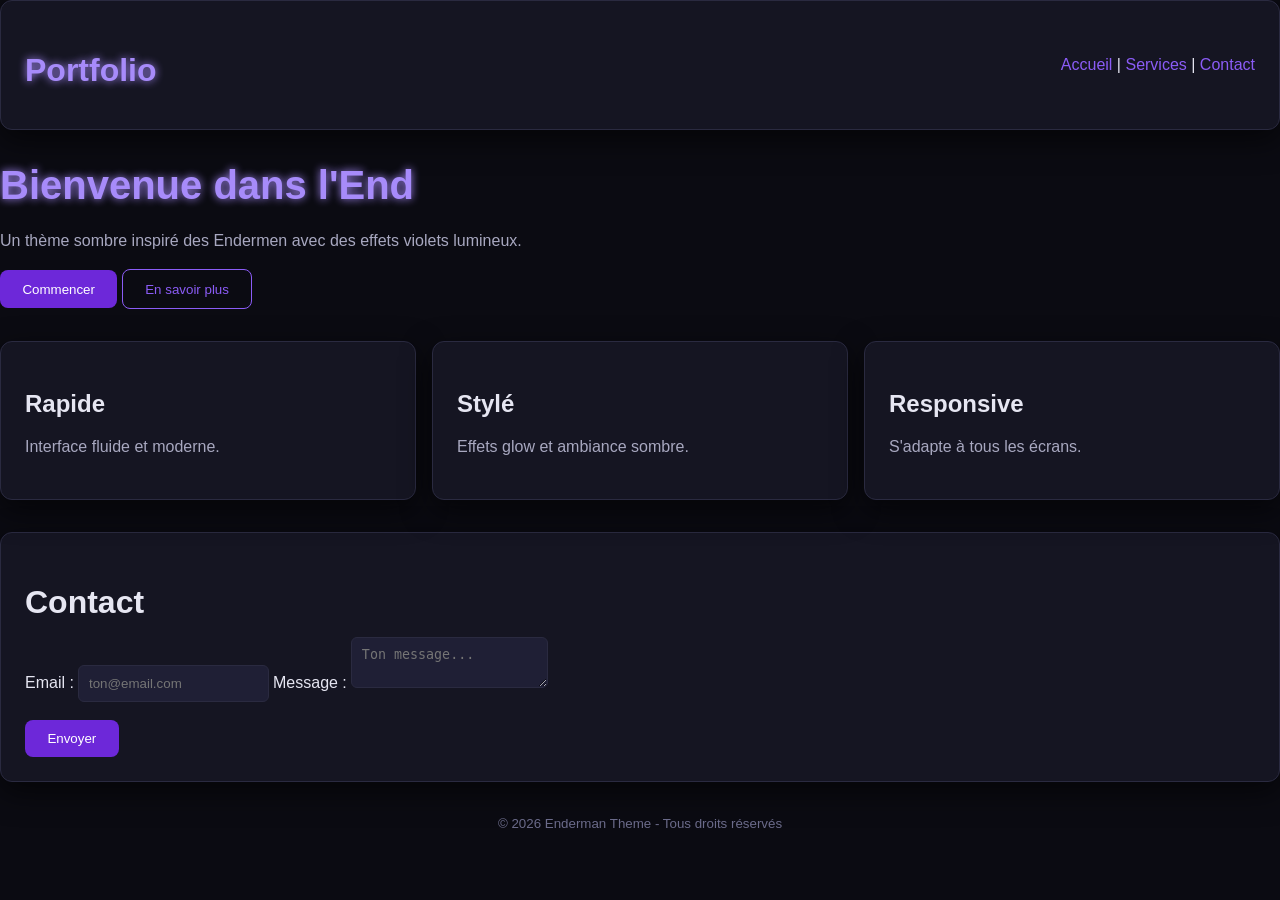
==== index.html @ 855cca07 "Add files via upload" ====
<!DOCTYPE html>
<html lang="fr">
<head>
  <meta charset="UTF-8">
  <meta name="viewport" content="width=device-width, initial-scale=1.0">
  <title>Portfolio</title>
  <link rel="stylesheet" href="css/style.css">
</head>

<body>

  <!-- NAVBAR -->
  <header class="card" style="display:flex; justify-content:space-between; align-items:center;">
    <h2 class="glow">Portfolio</h2>
    <nav>
      <a href="#">Accueil</a> |
      <a href="#">Services</a> |
      <a href="#">Contact</a>
    </nav>
  </header>

  <!-- HERO -->
  <section style="margin: 2rem 0;">
    <h1 class="glow">Bienvenue dans l'End</h1>
    <p>Un thème sombre inspiré des Endermen avec des effets violets lumineux.</p>
    <button>Commencer</button>
    <button class="button-secondary">En savoir plus</button>
  </section>

  <!-- CARDS -->
  <section style="display:grid; grid-template-columns: repeat(auto-fit, minmax(250px, 1fr)); gap:1rem;">
    <div class="card">
      <h3>Rapide</h3>
      <p>Interface fluide et moderne.</p>
    </div>

    <div class="card">
      <h3>Stylé</h3>
      <p>Effets glow et ambiance sombre.</p>
    </div>

    <div class="card">
      <h3>Responsive</h3>
      <p>S'adapte à tous les écrans.</p>
    </div>
  </section>

  <!-- FORM -->
  <section style="margin-top:2rem;" class="card">
    <h2>Contact</h2>
    <label>Email :</label>
    <input type="email" placeholder="ton@email.com">

    <label>Message :</label>
    <textarea placeholder="Ton message..."></textarea>

    <br><br>
    <button>Envoyer</button>
  </section>

  <!-- FOOTER -->
  <footer style="margin-top:2rem; text-align:center;">
    <small>© 2026 Enderman Theme - Tous droits réservés</small>
  </footer>

</body>
</html>
---- css/style.css ----
:root {
  /* Backgrounds */
  --bg-main: #0b0b12;
  --bg-surface: #151522;
  --bg-elevated: #1f1f35;

  /* Text */
  --text-primary: #e6e6f2;
  --text-secondary: #a8a8c0;
  --text-muted: #6b6b8a;

  /* Accent (purple vibes) */
  --accent-primary: #6d28d9;
  --accent-secondary: #8b5cf6;
  --accent-glow: #a78bfa;

  /* Borders & UI */
  --border: #2a2a40;
  --shadow: rgba(0, 0, 0, 0.6);
}

/* === GLOBAL === */
body {
  background-color: var(--bg-main);
  color: var(--text-primary);
  font-family: 'Segoe UI', sans-serif;
  margin: 0;
  padding: 0;
}

/* === TITLES === */
h1, h2, h3, h4 {
  color: var(--text-primary);
  margin-bottom: 0.5em;
}

h1 {
  font-size: 2.5rem;
  color: var(--accent-glow);
}

h2 {
  font-size: 2rem;
}

h3 {
  font-size: 1.5rem;
}

/* === TEXT === */
p {
  color: var(--text-secondary);
  line-height: 1.6;
}

small {
  color: var(--text-muted);
}

/* === CONTAINERS === */
.card {
  background: var(--bg-surface);
  padding: 1.5rem;
  border-radius: 12px;
  border: 1px solid var(--border);
  box-shadow: 0 10px 30px var(--shadow);
}

/* === BUTTONS === */
button {
  background: var(--accent-primary);
  color: white;
  border: none;
  padding: 0.7rem 1.4rem;
  border-radius: 8px;
  cursor: pointer;
  font-weight: 500;
  transition: all 0.2s ease;
}

button:hover {
  background: var(--accent-secondary);
  box-shadow: 0 0 10px var(--accent-glow);
  transform: translateY(-1px);
}

button:active {
  transform: scale(0.98);
}

/* Secondary button */
.button-secondary {
  background: transparent;
  border: 1px solid var(--accent-secondary);
  color: var(--accent-secondary);
}

.button-secondary:hover {
  background: var(--accent-secondary);
  color: white;
}

/* === LINKS === */
a {
  color: var(--accent-secondary);
  text-decoration: none;
}

a:hover {
  color: var(--accent-glow);
  text-shadow: 0 0 5px var(--accent-glow);
}

/* === INPUTS === */
input, textarea {
  background: var(--bg-elevated);
  border: 1px solid var(--border);
  color: var(--text-primary);
  padding: 0.6rem;
  border-radius: 6px;
  outline: none;
  transition: border 0.2s ease;
}

input:focus, textarea:focus {
  border-color: var(--accent-secondary);
  box-shadow: 0 0 5px var(--accent-secondary);
}

/* === SCROLLBAR (optional cool effect) === */
::-webkit-scrollbar {
  width: 8px;
}

::-webkit-scrollbar-track {
  background: var(--bg-main);
}

::-webkit-scrollbar-thumb {
  background: var(--accent-primary);
  border-radius: 4px;
}

::-webkit-scrollbar-thumb:hover {
  background: var(--accent-secondary);
}

/* === GLOW EFFECT UTILITY === */
.glow {
  color: var(--accent-glow);
  text-shadow: 0 0 8px var(--accent-glow);
}

/* === HOVER CARD EFFECT === */
.card:hover {
  border-color: var(--accent-secondary);
  box-shadow: 0 0 15px var(--accent-secondary);
  transform: translateY(-2px);
  transition: 0.2s ease;
}
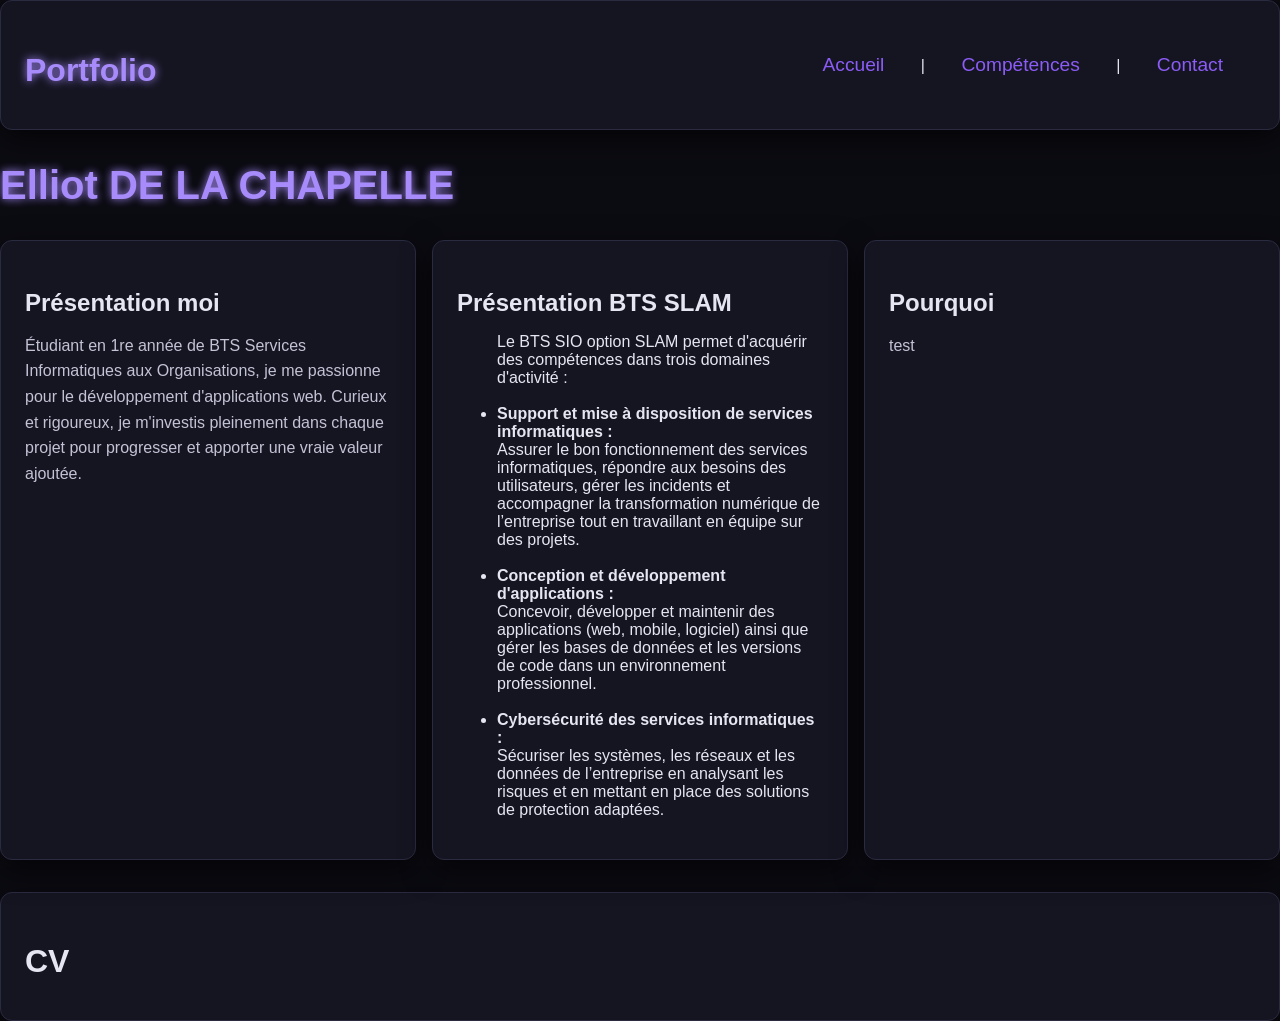
==== commit 0cbc10e7: "Add files via upload" ====
--- a/index.html
+++ b/index.html
@@ -9,59 +9,45 @@
 
 <body>
 
-  <!-- NAVBAR -->
-  <header class="card" style="display:flex; justify-content:space-between; align-items:center;">
-    <h2 class="glow">Portfolio</h2>
-    <nav>
-      <a href="#">Accueil</a> |
-      <a href="#">Services</a> |
-      <a href="#">Contact</a>
-    </nav>
-  </header>
+<header class="card" style="display:flex; justify-content:space-between; align-items:center;">
+  <h2 class="glow">Portfolio</h2>
+  <nav>
+    <a href="index.html">Accueil</a> |
+    <a href="competences.html">Compétences</a> |
+    <a href="#">Contact</a>
+  </nav>
+</header>
 
-  <!-- HERO -->
-  <section style="margin: 2rem 0;">
-    <h1 class="glow">Bienvenue dans l'End</h1>
-    <p>Un thème sombre inspiré des Endermen avec des effets violets lumineux.</p>
-    <button>Commencer</button>
-    <button class="button-secondary">En savoir plus</button>
-  </section>
 
-  <!-- CARDS -->
-  <section style="display:grid; grid-template-columns: repeat(auto-fit, minmax(250px, 1fr)); gap:1rem;">
-    <div class="card">
-      <h3>Rapide</h3>
-      <p>Interface fluide et moderne.</p>
-    </div>
+<section style="margin: 2rem 0;">
+  <h1 class="glow">Elliot DE LA CHAPELLE</h1>
+</section>
 
-    <div class="card">
-      <h3>Stylé</h3>
-      <p>Effets glow et ambiance sombre.</p>
-    </div>
+<section style="display:grid; grid-template-columns: repeat(auto-fit, minmax(250px, 1fr)); gap:1rem;">
+  <div class="card">
+    <h3>Présentation moi</h3>
+    <p>Étudiant en 1re année de BTS Services Informatiques aux Organisations, je me passionne pour le développement d'applications web. Curieux et rigoureux, je m'investis pleinement dans chaque projet pour progresser et apporter une vraie valeur ajoutée.</p>
+  </div>
 
-    <div class="card">
-      <h3>Responsive</h3>
-      <p>S'adapte à tous les écrans.</p>
-    </div>
-  </section>
+  <div class="card">
+    <h3>Présentation BTS SLAM</h3>
+    <p><ul>Le BTS SIO option SLAM permet d'acquérir des compétences dans trois domaines d'activité :<br><br>
+    <li><b>Support et mise à disposition de services informatiques :</b><br>Assurer le bon fonctionnement des services informatiques, répondre aux besoins des utilisateurs, gérer les incidents et accompagner la transformation numérique de l’entreprise tout en travaillant en équipe sur des projets.</li><br>
+    <li><b>Conception et développement d'applications :</b><br>Concevoir, développer et maintenir des applications (web, mobile, logiciel) ainsi que gérer les bases de données et les versions de code dans un environnement professionnel.</li><br>
+    <li><b>Cybersécurité des services informatiques :</b><br>Sécuriser les systèmes, les réseaux et les données de l’entreprise en analysant les risques et en mettant en place des solutions de protection adaptées.</li>
+    </ul></p>
+  </div>
 
-  <!-- FORM -->
-  <section style="margin-top:2rem;" class="card">
-    <h2>Contact</h2>
-    <label>Email :</label>
-    <input type="email" placeholder="ton@email.com">
+  <div class="card">
+    <h3>Pourquoi</h3>
+    <p>test</p>
+  </div>
+</section>
 
-    <label>Message :</label>
-    <textarea placeholder="Ton message..."></textarea>
-
-    <br><br>
-    <button>Envoyer</button>
-  </section>
-
-  <!-- FOOTER -->
-  <footer style="margin-top:2rem; text-align:center;">
-    <small>© 2026 Enderman Theme - Tous droits réservés</small>
-  </footer>
+<section style="margin-top:2rem;" class="card">
+  <h2>CV</h2>
+    
+</section>
 
 </body>
 </html>
--- a/css/style.css
+++ b/css/style.css
@@ -6,8 +6,9 @@
 
   /* Text */
   --text-primary: #e6e6f2;
-  --text-secondary: #a8a8c0;
-  --text-muted: #6b6b8a;
+  --text-secondary: #c3c3d6;
+  --text-muted: #a8a8c0;;
+  /*--text-muted: #6b6b8a;*/
 
   /* Accent (purple vibes) */
   --accent-primary: #6d28d9;
@@ -158,3 +159,14 @@
   transform: translateY(-2px);
   transition: 0.2s ease;
 }
+
+    header nav a {
+      font-size: 1.2rem;
+      margin: 0 1rem;
+      padding: 0.5rem 1rem;
+      display: inline-block;
+    }
+
+    header {
+      justify-content: center;
+    }
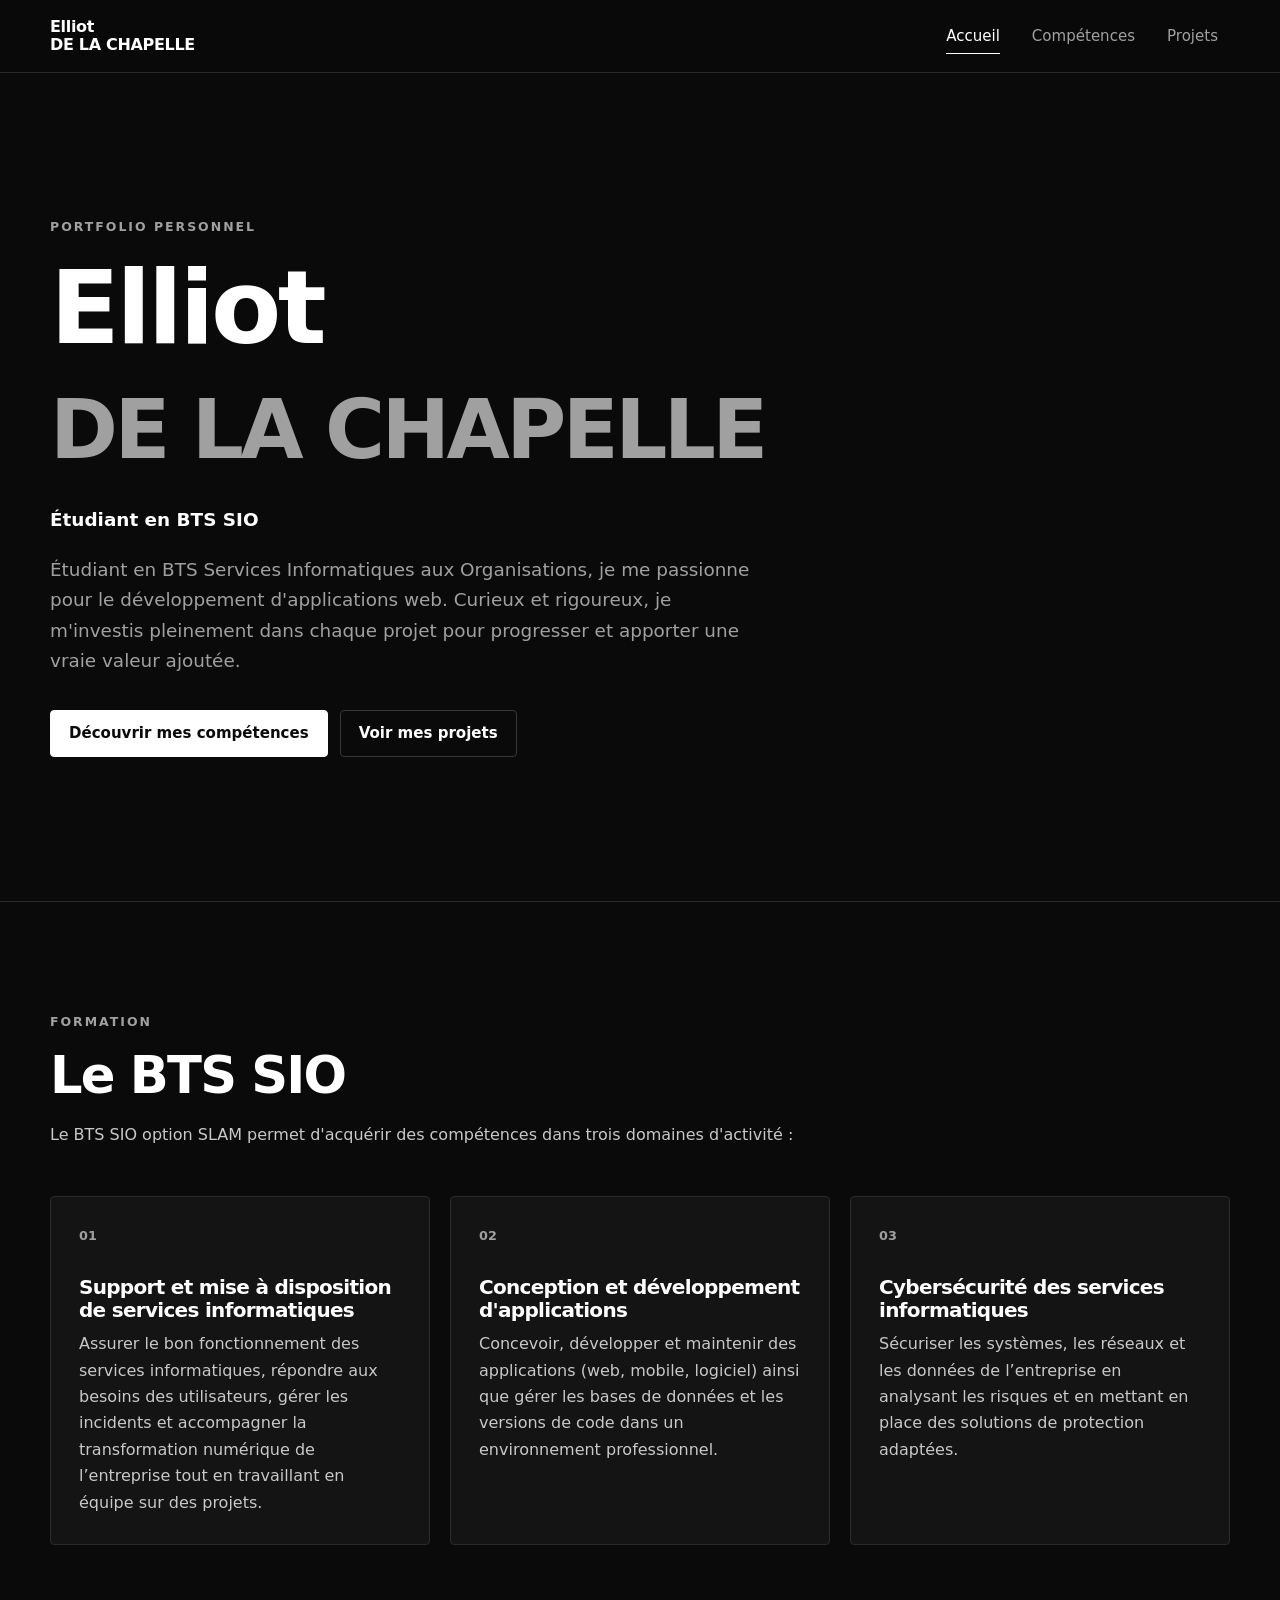
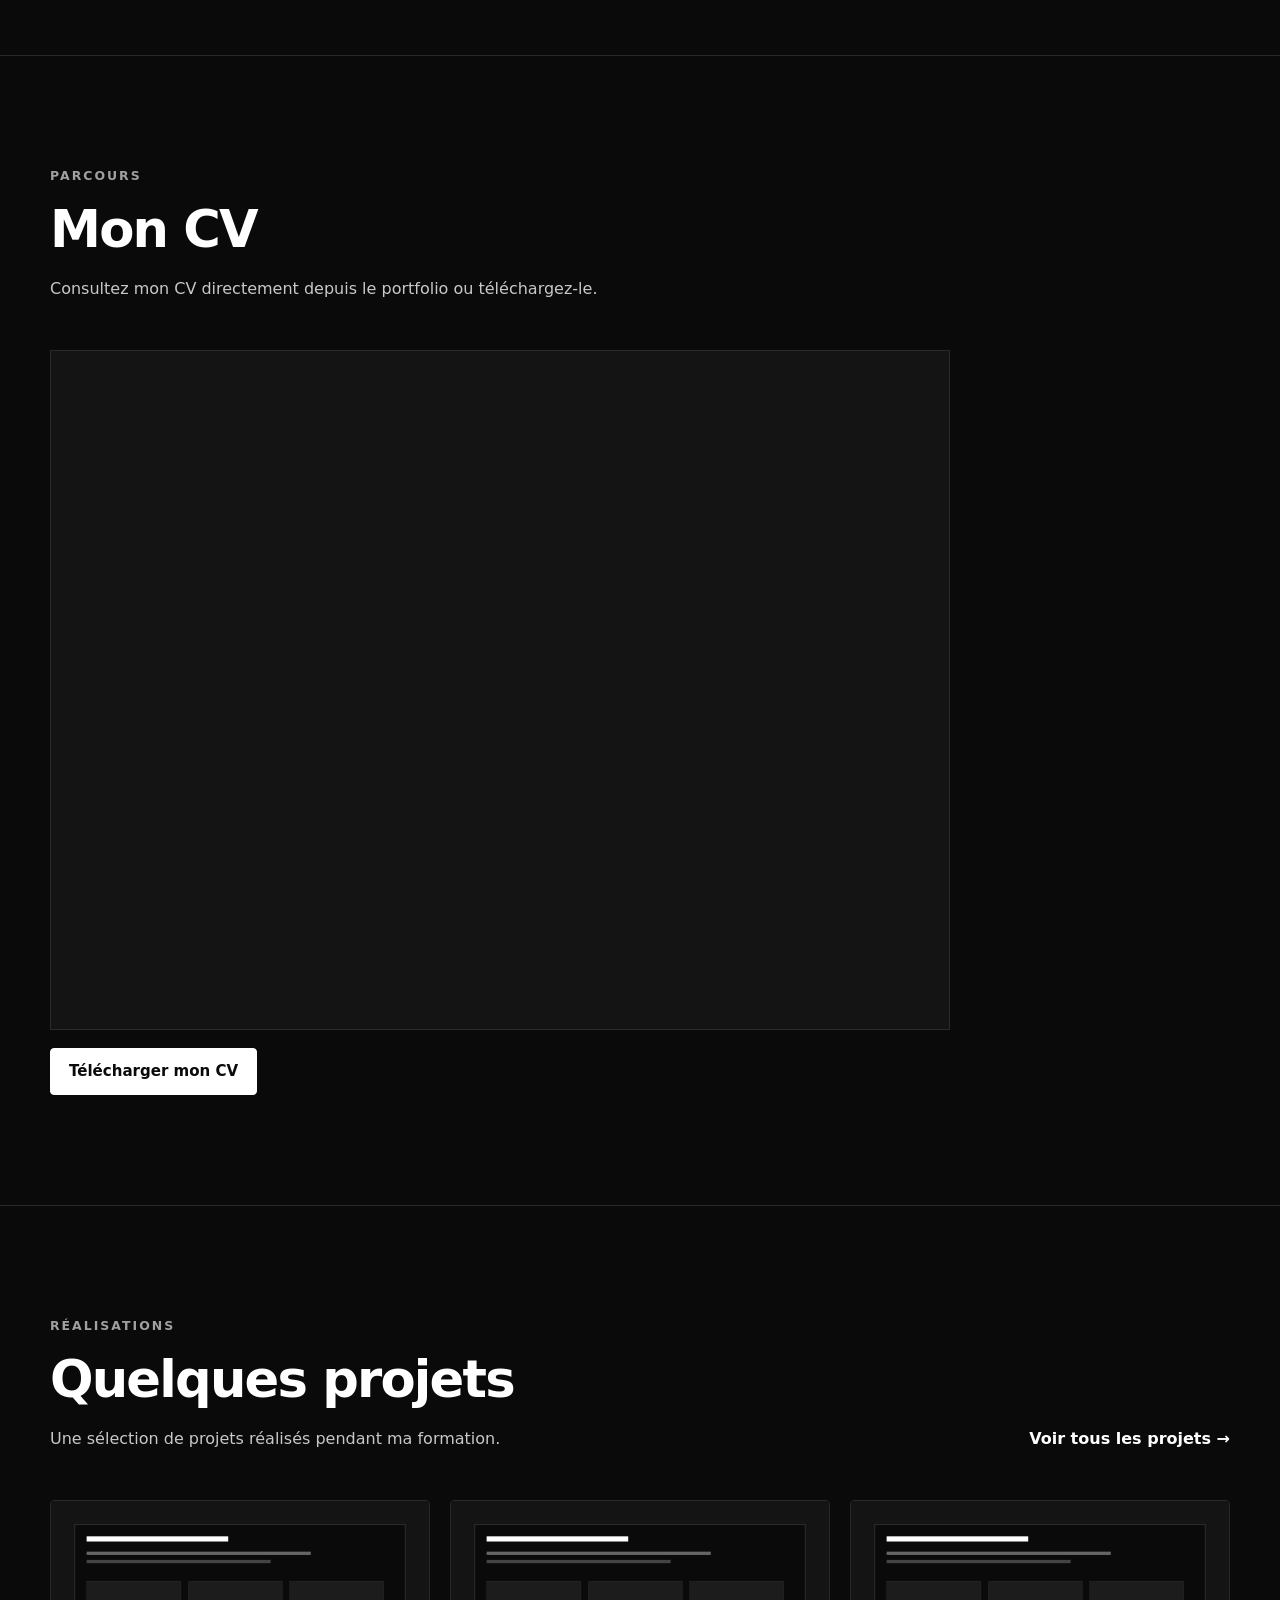
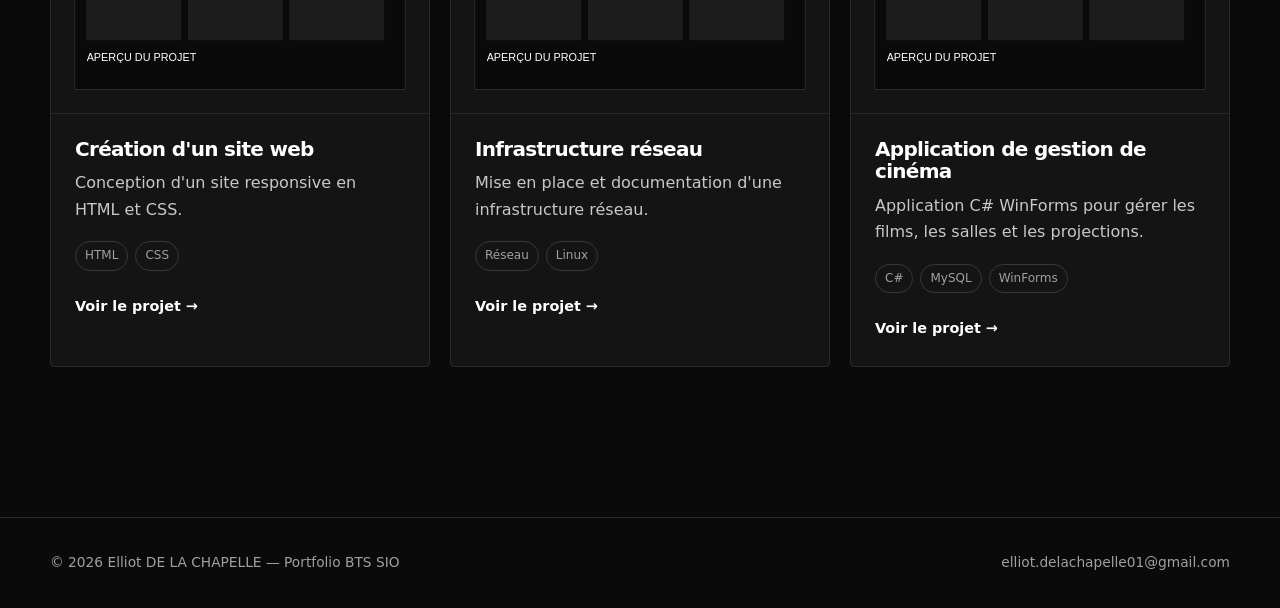
==== commit 959d9a6b: "V1 ajout projets 1(réseau) et 2(cénima c#) + stage 1erannée" ====
--- a/index.html
+++ b/index.html
@@ -1,53 +1,193 @@
-<!DOCTYPE html>
-<html lang="fr">
-<head>
-  <meta charset="UTF-8">
-  <meta name="viewport" content="width=device-width, initial-scale=1.0">
-  <title>Portfolio</title>
-  <link rel="stylesheet" href="css/style.css">
-</head>
-
-<body>
-
-<header class="card" style="display:flex; justify-content:space-between; align-items:center;">
-  <h2 class="glow">Portfolio</h2>
-  <nav>
-    <a href="index.html">Accueil</a> |
-    <a href="competences.html">Compétences</a> |
-    <a href="#">Contact</a>
-  </nav>
-</header>
-
-
-<section style="margin: 2rem 0;">
-  <h1 class="glow">Elliot DE LA CHAPELLE</h1>
-</section>
-
-<section style="display:grid; grid-template-columns: repeat(auto-fit, minmax(250px, 1fr)); gap:1rem;">
-  <div class="card">
-    <h3>Présentation moi</h3>
-    <p>Étudiant en 1re année de BTS Services Informatiques aux Organisations, je me passionne pour le développement d'applications web. Curieux et rigoureux, je m'investis pleinement dans chaque projet pour progresser et apporter une vraie valeur ajoutée.</p>
-  </div>
-
-  <div class="card">
-    <h3>Présentation BTS SLAM</h3>
-    <p><ul>Le BTS SIO option SLAM permet d'acquérir des compétences dans trois domaines d'activité :<br><br>
-    <li><b>Support et mise à disposition de services informatiques :</b><br>Assurer le bon fonctionnement des services informatiques, répondre aux besoins des utilisateurs, gérer les incidents et accompagner la transformation numérique de l’entreprise tout en travaillant en équipe sur des projets.</li><br>
-    <li><b>Conception et développement d'applications :</b><br>Concevoir, développer et maintenir des applications (web, mobile, logiciel) ainsi que gérer les bases de données et les versions de code dans un environnement professionnel.</li><br>
-    <li><b>Cybersécurité des services informatiques :</b><br>Sécuriser les systèmes, les réseaux et les données de l’entreprise en analysant les risques et en mettant en place des solutions de protection adaptées.</li>
-    </ul></p>
-  </div>
-
-  <div class="card">
-    <h3>Pourquoi</h3>
-    <p>test</p>
-  </div>
-</section>
-
-<section style="margin-top:2rem;" class="card">
-  <h2>CV</h2>
-    
-</section>
-
-</body>
-</html>+<!DOCTYPE html>
+<html lang="fr">
+<head>
+    <meta charset="UTF-8">
+    <meta name="viewport" content="width=device-width, initial-scale=1.0">
+    <meta name="description" content="Portfolio de Elliot DE LA CHAPELLE, étudiant en BTS SIO. Présentation, compétences, CV et projets informatiques.">
+    <title>Accueil — Portfolio Elliot DE LA CHAPELLE</title>
+    <link rel="stylesheet" href="css/style.css">
+</head>
+<body>
+    <header class="site-header">
+        <nav class="navbar container" aria-label="Navigation principale">
+            <a class="brand" href="index.html"><span>Elliot</span><span>DE LA CHAPELLE</span></a>
+            <div class="nav-links">
+                <a class="nav-link active" href="index.html" aria-current="page">Accueil</a>
+                <a class="nav-link" href="competences.html">Compétences</a>
+                <a class="nav-link" href="projets.html">Projets</a>
+            </div>
+        </nav>
+    </header>
+
+    <main>
+        <!-- ========================================
+             SECTION 1 — PRÉSENTATION
+             Modifie librement les textes ci-dessous.
+             ======================================== -->
+        <section class="hero section">
+            <div class="container hero-grid">
+                <div class="hero-content">
+                    <p class="eyebrow">Portfolio personnel</p>
+                    <h1>Elliot<br><span>DE LA CHAPELLE</span></h1>
+                    <p class="hero-role">Étudiant en BTS SIO</p>
+                    <p class="lead">
+                        Étudiant en BTS Services Informatiques aux Organisations, je me passionne pour le développement d'applications web. Curieux et rigoureux, je m'investis pleinement dans chaque projet pour progresser et apporter une vraie valeur ajoutée.
+                    </p>
+                    <div class="button-group">
+                        <a class="button button-primary" href="competences.html">Découvrir mes compétences</a>
+                        <a class="button button-secondary" href="projets.html">Voir mes projets</a>
+                    </div>
+                </div>
+
+            </div>
+        </section>
+
+        <!-- ========================================
+             SECTION 2 — BTS SIO
+             ======================================== -->
+        <section class="section section-border">
+            <div class="container">
+                <div class="section-heading">
+                    <p class="eyebrow">Formation</p>
+                    <h2>Le BTS SIO</h2>
+                    <p>
+                        Le BTS SIO option SLAM permet d'acquérir des compétences dans trois domaines d'activité :
+                    </p>
+                </div>
+
+                <div class="grid grid-3">
+                    <article class="card">
+                        <p class="card-number">01</p>
+                        <h3>Support et mise à disposition de services informatiques</h3>
+                        <p>
+                            Assurer le bon fonctionnement des services informatiques, répondre aux besoins des utilisateurs, gérer les incidents et accompagner la transformation numérique de l’entreprise tout en travaillant en équipe sur des projets.
+                        </p>
+                    </article>
+
+                    <article class="card">
+                        <p class="card-number">02</p>
+                        <h3>Conception et développement d'applications</h3>
+                        <p>
+                            Concevoir, développer et maintenir des applications (web, mobile, logiciel) ainsi que gérer les bases de données et les versions de code dans un environnement professionnel.
+                        </p>
+                    </article>
+
+                    <article class="card">
+                        <p class="card-number">03</p>
+                        <h3>Cybersécurité des services informatiques</h3>
+                        <p>
+                            Sécuriser les systèmes, les réseaux et les données de l’entreprise en analysant les risques et en mettant en place des solutions de protection adaptées.
+                        </p>
+                    </article>
+                </div>
+            </div>
+        </section>
+
+        <!-- ========================================
+             SECTION 3 — CV
+             Remplace assets/cv/cv.pdf par ton propre PDF.
+             ======================================== -->
+        <section class="section section-border" id="cv">
+            <div class="container">
+                <div class="section-heading">
+                    <p class="eyebrow">Parcours</p>
+                    <h2>Mon CV</h2>
+                    <p>Consultez mon CV directement depuis le portfolio ou téléchargez-le.</p>
+                </div>
+
+                <div class="cv-wrapper">
+                    <div class="cv-preview">
+                        <iframe src="assets/cv/cv.pdf"
+                                title="Prévisualisation du CV de Elliot DE LA CHAPELLE">
+                            Votre navigateur ne permet pas d'afficher le PDF.
+                            <a href="assets/cv/cv.pdf">Ouvrir le CV</a>
+                        </iframe>
+                    </div>
+                    <div class="cv-actions">
+                        <a class="button button-primary" href="assets/cv/cv.pdf" download>
+                            Télécharger mon CV
+                        </a>
+                    </div>
+                </div>
+            </div>
+        </section>
+
+        <!-- ========================================
+             SECTION 4 — APERÇU DES PROJETS
+             Pour ajouter un projet ici, copie une carte
+             et modifie son contenu + son href.
+             ======================================== -->
+        <section class="section section-border">
+            <div class="container">
+                <div class="section-heading section-heading-row">
+                    <div>
+                        <p class="eyebrow">Réalisations</p>
+                        <h2>Quelques projets</h2>
+                        <p>Une sélection de projets réalisés pendant ma formation.</p>
+                    </div>
+                    <a class="text-link" href="projets.html">Voir tous les projets →</a>
+                </div>
+
+                <div class="grid grid-3">
+                    <!-- CARTE PROJET À COPIER POUR AJOUTER UN APERÇU -->
+                    <a class="project-card" href="projets/site-web.html">
+                        <div class="project-image">
+                            <img src="assets/images/projets/site-web/cover.svg"
+                                 alt="Aperçu du projet Création d'un site web">
+                        </div>
+                        <div class="project-card-content">
+                            <h3>Création d'un site web</h3>
+                            <p>Conception d'un site responsive en HTML et CSS.</p>
+                            <div class="tag-list">
+                                <span class="tag">HTML</span>
+                                <span class="tag">CSS</span>
+                            </div>
+                            <span class="project-arrow">Voir le projet →</span>
+                        </div>
+                    </a>
+
+                    <a class="project-card" href="projets/infrastructure-reseau.html">
+                        <div class="project-image">
+                            <img src="assets/images/projets/infrastructure-reseau/cover.svg"
+                                 alt="Aperçu du projet Infrastructure réseau">
+                        </div>
+                        <div class="project-card-content">
+                            <h3>Infrastructure réseau</h3>
+                            <p>Mise en place et documentation d'une infrastructure réseau.</p>
+                            <div class="tag-list">
+                                <span class="tag">Réseau</span>
+                                <span class="tag">Linux</span>
+                            </div>
+                            <span class="project-arrow">Voir le projet →</span>
+                        </div>
+                    </a>
+
+                    <a class="project-card" href="projets/application.html">
+                        <div class="project-image">
+                            <img src="assets/images/projets/application/cover.svg"
+                                 alt="Aperçu du projet Application C# de gestion de cinéma">
+                        </div>
+                        <div class="project-card-content">
+                            <h3>Application de gestion de cinéma</h3>
+                            <p>Application C# WinForms pour gérer les films, les salles et les projections.</p>
+                            <div class="tag-list">
+                                <span class="tag">C#</span>
+                                <span class="tag">MySQL</span>
+                                <span class="tag">WinForms</span>
+                            </div>
+                            <span class="project-arrow">Voir le projet →</span>
+                        </div>
+                    </a>
+                </div>
+            </div>
+        </section>
+    </main>
+
+    <footer class="site-footer">
+        <div class="container footer-inner">
+            <p>© 2026 Elliot DE LA CHAPELLE — Portfolio BTS SIO</p>
+            <a href="mailto:elliot.delachapelle01@gmail.com">elliot.delachapelle01@gmail.com</a>
+        </div>
+    </footer>
+</body>
+</html>
--- a/css/style.css
+++ b/css/style.css
@@ -1,172 +1,793 @@
-:root {
-  /* Backgrounds */
-  --bg-main: #0b0b12;
-  --bg-surface: #151522;
-  --bg-elevated: #1f1f35;
-
-  /* Text */
-  --text-primary: #e6e6f2;
-  --text-secondary: #c3c3d6;
-  --text-muted: #a8a8c0;;
-  /*--text-muted: #6b6b8a;*/
-
-  /* Accent (purple vibes) */
-  --accent-primary: #6d28d9;
-  --accent-secondary: #8b5cf6;
-  --accent-glow: #a78bfa;
-
-  /* Borders & UI */
-  --border: #2a2a40;
-  --shadow: rgba(0, 0, 0, 0.6);
-}
-
-/* === GLOBAL === */
-body {
-  background-color: var(--bg-main);
-  color: var(--text-primary);
-  font-family: 'Segoe UI', sans-serif;
-  margin: 0;
-  padding: 0;
-}
-
-/* === TITLES === */
-h1, h2, h3, h4 {
-  color: var(--text-primary);
-  margin-bottom: 0.5em;
-}
-
-h1 {
-  font-size: 2.5rem;
-  color: var(--accent-glow);
-}
-
-h2 {
-  font-size: 2rem;
-}
-
-h3 {
-  font-size: 1.5rem;
-}
-
-/* === TEXT === */
-p {
-  color: var(--text-secondary);
-  line-height: 1.6;
-}
-
-small {
-  color: var(--text-muted);
-}
-
-/* === CONTAINERS === */
-.card {
-  background: var(--bg-surface);
-  padding: 1.5rem;
-  border-radius: 12px;
-  border: 1px solid var(--border);
-  box-shadow: 0 10px 30px var(--shadow);
-}
-
-/* === BUTTONS === */
-button {
-  background: var(--accent-primary);
-  color: white;
-  border: none;
-  padding: 0.7rem 1.4rem;
-  border-radius: 8px;
-  cursor: pointer;
-  font-weight: 500;
-  transition: all 0.2s ease;
-}
-
-button:hover {
-  background: var(--accent-secondary);
-  box-shadow: 0 0 10px var(--accent-glow);
-  transform: translateY(-1px);
-}
-
-button:active {
-  transform: scale(0.98);
-}
-
-/* Secondary button */
-.button-secondary {
-  background: transparent;
-  border: 1px solid var(--accent-secondary);
-  color: var(--accent-secondary);
-}
-
-.button-secondary:hover {
-  background: var(--accent-secondary);
-  color: white;
-}
-
-/* === LINKS === */
-a {
-  color: var(--accent-secondary);
-  text-decoration: none;
-}
-
-a:hover {
-  color: var(--accent-glow);
-  text-shadow: 0 0 5px var(--accent-glow);
-}
-
-/* === INPUTS === */
-input, textarea {
-  background: var(--bg-elevated);
-  border: 1px solid var(--border);
-  color: var(--text-primary);
-  padding: 0.6rem;
-  border-radius: 6px;
-  outline: none;
-  transition: border 0.2s ease;
-}
-
-input:focus, textarea:focus {
-  border-color: var(--accent-secondary);
-  box-shadow: 0 0 5px var(--accent-secondary);
-}
-
-/* === SCROLLBAR (optional cool effect) === */
-::-webkit-scrollbar {
-  width: 8px;
-}
-
-::-webkit-scrollbar-track {
-  background: var(--bg-main);
-}
-
-::-webkit-scrollbar-thumb {
-  background: var(--accent-primary);
-  border-radius: 4px;
-}
-
-::-webkit-scrollbar-thumb:hover {
-  background: var(--accent-secondary);
-}
-
-/* === GLOW EFFECT UTILITY === */
-.glow {
-  color: var(--accent-glow);
-  text-shadow: 0 0 8px var(--accent-glow);
-}
-
-/* === HOVER CARD EFFECT === */
-.card:hover {
-  border-color: var(--accent-secondary);
-  box-shadow: 0 0 15px var(--accent-secondary);
-  transform: translateY(-2px);
-  transition: 0.2s ease;
-}
-
-    header nav a {
-      font-size: 1.2rem;
-      margin: 0 1rem;
-      padding: 0.5rem 1rem;
-      display: inline-block;
-    }
-
-    header {
-      justify-content: center;
-    }+/* ==========================================================
+   PORTFOLIO BTS SIO — FEUILLE DE STYLE UNIQUE
+   Site 100 % statique : HTML + CSS, sans JavaScript.
+   ========================================================== */
+
+:root {
+    --background: #0a0a0a;
+    --surface: #141414;
+    --surface-light: #1c1c1c;
+    --text: #ffffff;
+    --text-muted: #a0a0a0;
+    --text-soft: #c8c8c8;
+    --border: #2a2a2a;
+    --border-light: #383838;
+    --max-width: 1180px;
+    --radius: 4px;
+    --shadow: 0 10px 30px rgba(0, 0, 0, 0.16);
+    --transition: 180ms ease;
+}
+
+/* ---------- RESET / BASE ---------- */
+
+* {
+    box-sizing: border-box;
+}
+
+html {
+    scroll-behavior: smooth;
+}
+
+body {
+    margin: 0;
+    min-width: 320px;
+    background: var(--background);
+    color: var(--text);
+    font-family: Inter, ui-sans-serif, system-ui, -apple-system, BlinkMacSystemFont, "Segoe UI", sans-serif;
+    font-size: 16px;
+    line-height: 1.65;
+}
+
+img {
+    display: block;
+    max-width: 100%;
+}
+
+a {
+    color: inherit;
+}
+
+button,
+a {
+    -webkit-tap-highlight-color: transparent;
+}
+
+::selection {
+    background: var(--text);
+    color: var(--background);
+}
+
+/* ---------- ACCESSIBILITÉ ---------- */
+
+:focus-visible {
+    outline: 2px solid var(--text);
+    outline-offset: 4px;
+}
+
+/* ---------- LAYOUT ---------- */
+
+.container {
+    width: min(calc(100% - 40px), var(--max-width));
+    margin-inline: auto;
+}
+
+.narrow {
+    max-width: 820px;
+}
+
+.section {
+    padding: 110px 0;
+}
+
+.section-border {
+    border-top: 1px solid var(--border);
+}
+
+.grid {
+    display: grid;
+    gap: 20px;
+}
+
+.grid-3 {
+    grid-template-columns: repeat(3, minmax(0, 1fr));
+}
+
+/* ---------- NAVBAR ---------- */
+
+.site-header {
+    position: sticky;
+    top: 0;
+    z-index: 20;
+    background: rgba(10, 10, 10, 0.96);
+    border-bottom: 1px solid var(--border);
+}
+
+.navbar {
+    min-height: 72px;
+    display: flex;
+    align-items: center;
+    justify-content: space-between;
+    gap: 24px;
+}
+
+.brand {
+    display: flex;
+    flex-direction: column;
+    color: var(--text);
+    text-decoration: none;
+    font-weight: 700;
+    letter-spacing: -0.02em;
+    line-height: 1.1;
+}
+
+.nav-links {
+    display: flex;
+    align-items: center;
+    gap: 8px;
+}
+
+.nav-link {
+    position: relative;
+    padding: 10px 12px;
+    color: var(--text-muted);
+    text-decoration: none;
+    font-size: 0.94rem;
+    transition: color var(--transition);
+}
+
+.nav-link:hover,
+.nav-link.active {
+    color: var(--text);
+}
+
+.nav-link.active::after {
+    content: "";
+    position: absolute;
+    right: 12px;
+    bottom: 4px;
+    left: 12px;
+    height: 1px;
+    background: var(--text);
+}
+
+/* ---------- TYPOGRAPHIE ---------- */
+
+h1,
+h2,
+h3,
+p {
+    margin-top: 0;
+}
+
+h1,
+h2,
+h3 {
+    line-height: 1.12;
+    letter-spacing: -0.035em;
+}
+
+h1 {
+    margin-bottom: 24px;
+    font-size: clamp(3rem, 8vw, 6.8rem);
+    font-weight: 750;
+}
+
+h1 span {
+    color: var(--text-muted);
+    font-size: 0.8em;
+}
+
+h2 {
+    margin-bottom: 18px;
+    font-size: clamp(2rem, 4vw, 3.4rem);
+}
+
+h3 {
+    margin-bottom: 10px;
+    font-size: 1.25rem;
+}
+
+p {
+    color: var(--text-soft);
+}
+
+.lead {
+    max-width: 700px;
+    color: var(--text-muted);
+    font-size: 1.15rem;
+}
+
+.eyebrow {
+    margin-bottom: 14px;
+    color: var(--text-muted);
+    font-size: 0.78rem;
+    font-weight: 700;
+    letter-spacing: 0.16em;
+    text-transform: uppercase;
+}
+
+.section-heading {
+    max-width: 760px;
+    margin-bottom: 48px;
+}
+
+.section-heading p:last-child {
+    margin-bottom: 0;
+}
+
+.section-heading-row {
+    max-width: none;
+    display: flex;
+    align-items: end;
+    justify-content: space-between;
+    gap: 30px;
+}
+
+/* ---------- HERO ---------- */
+
+.hero {
+    min-height: calc(100vh - 72px);
+    display: flex;
+    align-items: center;
+}
+
+.hero-grid {
+    display: grid;
+    grid-template-columns: minmax(0, 1.5fr) minmax(260px, 0.7fr);
+    gap: 80px;
+    align-items: center;
+}
+
+.hero-role {
+    margin-bottom: 20px;
+    color: var(--text);
+    font-size: 1.15rem;
+    font-weight: 600;
+}
+
+.button-group {
+    display: flex;
+    flex-wrap: wrap;
+    gap: 12px;
+    margin-top: 34px;
+}
+
+.profile-frame {
+    position: relative;
+    aspect-ratio: 4 / 5;
+    overflow: hidden;
+    background: var(--surface);
+    border: 1px solid var(--border);
+}
+
+.profile-frame img {
+    width: 100%;
+    height: 100%;
+    object-fit: cover;
+}
+
+.profile-placeholder {
+    position: absolute;
+    inset: 0;
+    display: grid;
+    place-items: center;
+    align-content: center;
+    gap: 8px;
+    padding: 30px;
+    text-align: center;
+    color: var(--text-muted);
+}
+
+.profile-placeholder span {
+    font-size: 2rem;
+    font-weight: 700;
+    letter-spacing: 0.1em;
+}
+
+.profile-placeholder small {
+    max-width: 230px;
+}
+
+/* ---------- BUTTONS / LINKS ---------- */
+
+.button {
+    display: inline-flex;
+    align-items: center;
+    justify-content: center;
+    min-height: 46px;
+    padding: 10px 18px;
+    border: 1px solid var(--border-light);
+    border-radius: var(--radius);
+    text-decoration: none;
+    font-size: 0.94rem;
+    font-weight: 650;
+    transition:
+        background var(--transition),
+        border-color var(--transition),
+        color var(--transition),
+        transform var(--transition);
+}
+
+.button:hover {
+    transform: translateY(-1px);
+}
+
+.button-primary {
+    background: var(--text);
+    border-color: var(--text);
+    color: var(--background);
+}
+
+.button-primary:hover {
+    background: var(--text-soft);
+    border-color: var(--text-soft);
+}
+
+.button-secondary {
+    background: transparent;
+    color: var(--text);
+}
+
+.button-secondary:hover {
+    background: var(--surface);
+    border-color: var(--border-light);
+}
+
+.text-link {
+    color: var(--text);
+    text-decoration: none;
+    white-space: nowrap;
+    font-weight: 650;
+}
+
+.text-link:hover,
+.project-arrow:hover {
+    text-decoration: underline;
+}
+
+/* ---------- CARDS ---------- */
+
+.card {
+    min-height: 100%;
+    padding: 28px;
+    background: var(--surface);
+    border: 1px solid var(--border);
+    border-radius: var(--radius);
+}
+
+.card-number {
+    margin-bottom: 30px;
+    color: var(--text-muted);
+    font-size: 0.8rem;
+    font-weight: 700;
+}
+
+.card p:last-child {
+    margin-bottom: 0;
+}
+
+.card-kicker {
+    margin-bottom: 12px;
+    color: var(--text-muted);
+    font-size: 0.75rem;
+    font-weight: 700;
+    letter-spacing: 0.12em;
+    text-transform: uppercase;
+}
+
+/* ---------- PROJECT CARDS ---------- */
+
+.project-card {
+    display: block;
+    overflow: hidden;
+    background: var(--surface);
+    border: 1px solid var(--border);
+    border-radius: var(--radius);
+    color: inherit;
+    text-decoration: none;
+    transition:
+        border-color var(--transition),
+        background var(--transition),
+        transform var(--transition);
+}
+
+.project-card:hover {
+    border-color: var(--border-light);
+    background: var(--surface-light);
+    transform: translateY(-2px);
+}
+
+.project-image {
+    aspect-ratio: 16 / 9;
+    overflow: hidden;
+    background: #101010;
+    border-bottom: 1px solid var(--border);
+}
+
+.project-image img {
+    width: 100%;
+    height: 100%;
+    object-fit: cover;
+}
+
+.project-card-content {
+    padding: 24px;
+}
+
+.project-card-content h2 {
+    font-size: 1.35rem;
+}
+
+.project-card-content p {
+    margin-bottom: 18px;
+}
+
+.tag-list {
+    display: flex;
+    flex-wrap: wrap;
+    gap: 7px;
+    margin: 16px 0 22px;
+}
+
+.tag {
+    display: inline-flex;
+    padding: 4px 9px;
+    border: 1px solid var(--border-light);
+    border-radius: 999px;
+    color: var(--text-muted);
+    font-size: 0.75rem;
+}
+
+.project-skills {
+    padding-top: 14px;
+    border-top: 1px solid var(--border);
+    font-size: 0.86rem;
+}
+
+.project-arrow {
+    display: inline-block;
+    color: var(--text);
+    font-size: 0.9rem;
+    font-weight: 650;
+}
+
+.project-grid {
+    display: grid;
+    grid-template-columns: repeat(2, minmax(0, 1fr));
+    gap: 18px;
+}
+
+.project-card.compact .project-card-content {
+    padding: 24px;
+}
+
+/* ---------- COMPÉTENCES ---------- */
+
+.competence-list {
+    display: grid;
+    gap: 80px;
+}
+
+.competence-block {
+    padding-top: 50px;
+    border-top: 1px solid var(--border);
+    scroll-margin-top: 100px;
+}
+
+.competence-header {
+    display: grid;
+    grid-template-columns: 64px minmax(0, 1fr);
+    gap: 24px;
+    margin-bottom: 32px;
+}
+
+.competence-header h2 {
+    max-width: 850px;
+    margin-bottom: 12px;
+    font-size: clamp(1.8rem, 4vw, 3rem);
+}
+
+.competence-header p {
+    max-width: 760px;
+    margin-bottom: 0;
+}
+
+.competence-number {
+    color: var(--text-muted);
+    font-size: 0.9rem;
+    font-weight: 700;
+}
+
+/* ---------- CV ---------- */
+
+.cv-wrapper {
+    max-width: 900px;
+}
+
+.cv-preview {
+    width: 100%;
+    height: 680px;
+    overflow: hidden;
+    background: var(--surface);
+    border: 1px solid var(--border);
+}
+
+.cv-preview iframe {
+    width: 100%;
+    height: 100%;
+    border: 0;
+}
+
+.cv-actions {
+    display: flex;
+    justify-content: flex-start;
+    margin-top: 18px;
+}
+
+/* ---------- PAGE HERO ---------- */
+
+.page-hero {
+    padding-bottom: 70px;
+}
+
+.page-hero h1 {
+    max-width: 950px;
+}
+
+/* ---------- PROJECT DETAIL ---------- */
+
+.project-detail-header {
+    padding-bottom: 70px;
+}
+
+.project-detail-header h1 {
+    max-width: 1000px;
+    font-size: clamp(2.8rem, 7vw, 5.8rem);
+}
+
+.detail-meta {
+    display: flex;
+    flex-wrap: wrap;
+    gap: 8px;
+    margin-top: 28px;
+}
+
+.detail-layout {
+    display: grid;
+    grid-template-columns: minmax(0, 1.5fr) minmax(250px, 0.5fr);
+    gap: 80px;
+    align-items: start;
+}
+
+.detail-content {
+    min-width: 0;
+}
+
+.detail-section {
+    padding: 45px 0;
+    border-top: 1px solid var(--border);
+    scroll-margin-top: 100px;
+}
+
+.detail-section:first-child {
+    padding-top: 0;
+    border-top: 0;
+}
+
+.detail-section h2 {
+    margin-bottom: 22px;
+    font-size: 2rem;
+}
+
+.detail-section ul {
+    padding-left: 22px;
+    color: var(--text-soft);
+}
+
+.detail-section li + li {
+    margin-top: 8px;
+}
+
+.detail-sidebar {
+    position: sticky;
+    top: 110px;
+    padding: 24px;
+    background: var(--surface);
+    border: 1px solid var(--border);
+}
+
+.detail-sidebar h2 {
+    margin-bottom: 18px;
+    font-size: 1.25rem;
+}
+
+.detail-sidebar ul {
+    margin: 0;
+    padding: 0;
+    list-style: none;
+}
+
+.detail-sidebar li + li {
+    margin-top: 10px;
+}
+
+.detail-sidebar a {
+    color: var(--text-soft);
+    text-decoration: none;
+}
+
+.detail-sidebar a:hover {
+    color: var(--text);
+    text-decoration: underline;
+}
+
+.gallery {
+    display: grid;
+    grid-template-columns: repeat(auto-fit, minmax(220px, 1fr));
+    gap: 18px;
+    align-items: start;
+}
+
+.gallery figure {
+    margin: 0;
+    display: flex;
+    flex-direction: column;
+    gap: 8px;
+}
+
+.gallery img {
+    width: 100%;
+    max-width: 320px;
+    margin: 0 auto;
+    border: 1px solid var(--border);
+    display: block;
+    background: #fff;
+}
+
+.gallery figcaption {
+    font-size: 0.82rem;
+    line-height: 1.5;
+    color: var(--text-muted);
+    text-align: center;
+}
+
+.detail-links {
+    display: flex;
+    flex-wrap: wrap;
+    gap: 12px;
+}
+
+/* ---------- FOOTER ---------- */
+
+.site-footer {
+    margin-top: 40px;
+    border-top: 1px solid var(--border);
+}
+
+.footer-inner {
+    min-height: 90px;
+    display: flex;
+    align-items: center;
+    justify-content: space-between;
+    gap: 20px;
+}
+
+.footer-inner p,
+.footer-inner a {
+    margin: 0;
+    color: var(--text-muted);
+    font-size: 0.86rem;
+}
+
+.footer-inner a {
+    text-decoration: none;
+}
+
+.footer-inner a:hover {
+    color: var(--text);
+}
+
+/* ---------- RESPONSIVE ---------- */
+
+@media (max-width: 900px) {
+    .section {
+        padding: 80px 0;
+    }
+
+    .hero-grid,
+    .detail-layout {
+        grid-template-columns: 1fr;
+        gap: 45px;
+    }
+
+    .profile-frame {
+        max-width: 420px;
+    }
+
+    .grid-3 {
+        grid-template-columns: repeat(2, minmax(0, 1fr));
+    }
+
+    .detail-sidebar {
+        position: static;
+    }
+}
+
+@media (max-width: 650px) {
+    .container {
+        width: min(calc(100% - 28px), var(--max-width));
+    }
+
+    .navbar {
+        min-height: auto;
+        padding: 14px 0;
+        align-items: flex-start;
+    }
+
+    .nav-links {
+        gap: 0;
+        flex-wrap: wrap;
+        justify-content: flex-end;
+    }
+
+    .nav-link {
+        padding: 7px 8px;
+        font-size: 0.85rem;
+    }
+
+    .nav-link.active::after {
+        right: 8px;
+        left: 8px;
+        bottom: 1px;
+    }
+
+    .hero {
+        min-height: auto;
+        padding-top: 75px;
+    }
+
+    h1 {
+        font-size: clamp(2.7rem, 15vw, 4.5rem);
+    }
+
+    .grid-3,
+    .project-grid {
+        grid-template-columns: 1fr;
+    }
+
+    .section-heading-row {
+        display: block;
+    }
+
+    .section-heading-row .text-link {
+        display: inline-block;
+        margin-top: 8px;
+    }
+
+    .competence-header {
+        grid-template-columns: 1fr;
+        gap: 12px;
+    }
+
+    .cv-preview {
+        height: 500px;
+    }
+
+    .footer-inner {
+        padding: 24px 0;
+        flex-direction: column;
+        align-items: flex-start;
+    }
+}
+
+@media (prefers-reduced-motion: reduce) {
+    html {
+        scroll-behavior: auto;
+    }
+
+    *,
+    *::before,
+    *::after {
+        transition: none !important;
+    }
+}
